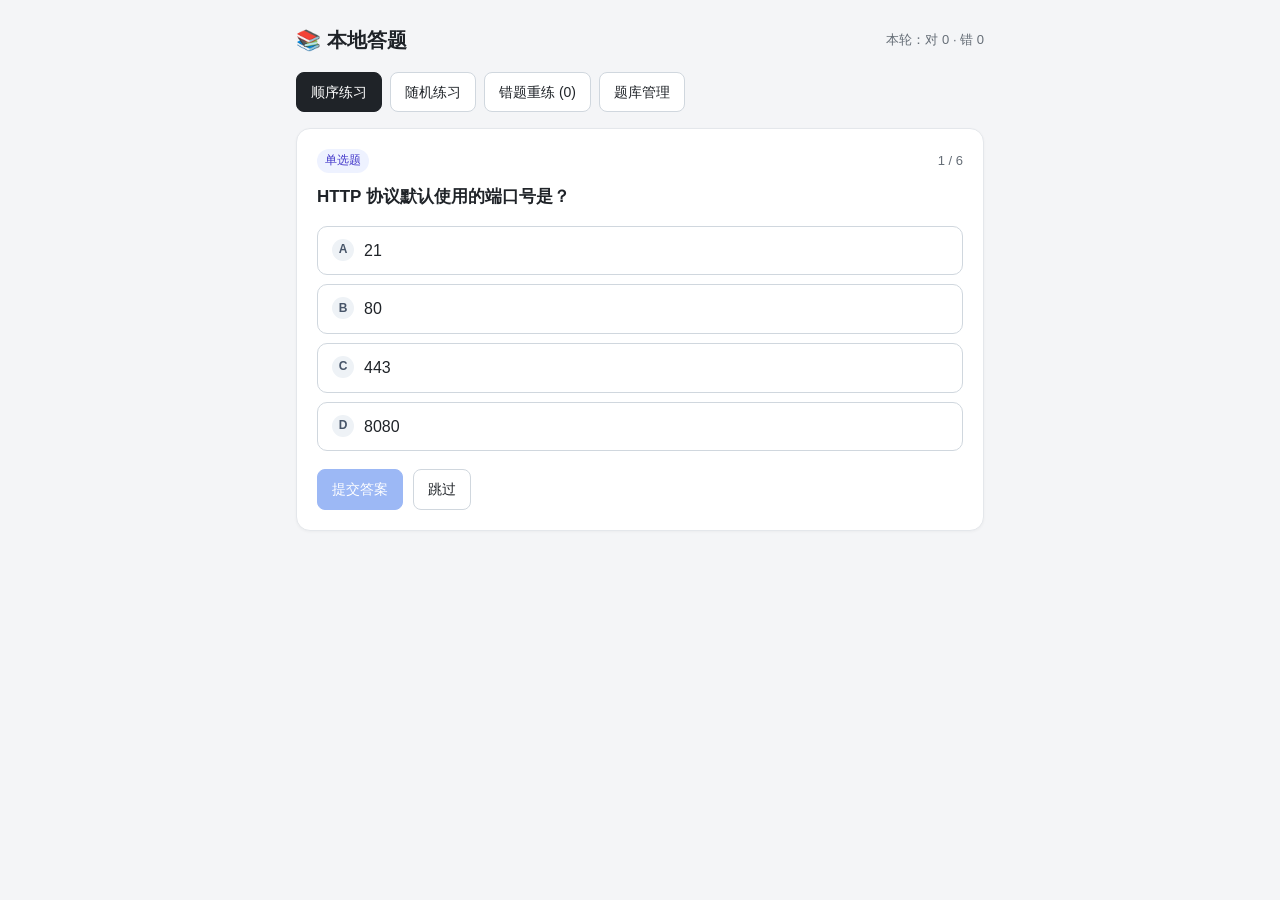
==== index.html @ cc384dc0 "Rename deepseek_html_20261014_4da493.html to index.html 重命名" ====
<!DOCTYPE html>
<html lang="zh-CN">
<head>
<meta charset="UTF-8">
<meta name="viewport" content="width=device-width,initial-scale=1">
<title>本地答题</title>
<style>
  *{box-sizing:border-box}
  body{margin:0;font-family:-apple-system,BlinkMacSystemFont,"Segoe UI","PingFang SC","Microsoft YaHei",sans-serif;
       background:#f4f5f7;color:#1f2328;line-height:1.6}
  .wrap{max-width:720px;margin:0 auto;padding:16px}
  header{display:flex;align-items:center;justify-content:space-between;gap:12px;padding:8px 0 16px}
  h1{font-size:20px;margin:0}
  .stats{font-size:13px;color:#656d76}
  .toolbar{display:flex;flex-wrap:wrap;gap:8px;margin-bottom:16px}
  button{font:inherit;font-size:14px;padding:8px 14px;border:1px solid #d0d7de;background:#fff;color:#1f2328;
         border-radius:8px;cursor:pointer;transition:.15s}
  button:hover{background:#f3f4f6}
  button:disabled{opacity:.45;cursor:not-allowed}
  button.primary{background:#2563eb;border-color:#2563eb;color:#fff}
  button.primary:hover:not(:disabled){background:#1d4ed8}
  button.active{background:#1f2328;border-color:#1f2328;color:#fff}
  #card{background:#fff;border:1px solid #e4e7eb;border-radius:14px;padding:20px;
        box-shadow:0 1px 3px rgba(0,0,0,.04);min-height:180px}
  .qmeta{display:flex;justify-content:space-between;align-items:center;font-size:13px;color:#656d76;margin-bottom:10px}
  .tag{background:#eef2ff;color:#4338ca;padding:2px 8px;border-radius:999px;font-size:12px}
  .question{font-size:17px;font-weight:600;margin-bottom:16px;white-space:pre-wrap}
  .option{display:flex;gap:10px;align-items:flex-start;padding:11px 14px;border:1px solid #d0d7de;
          border-radius:10px;margin-bottom:9px;cursor:pointer;transition:.15s;background:#fff}
  .option:hover{border-color:#94a3b8;background:#f8fafc}
  .option.selected{border-color:#2563eb;background:#eff6ff}
  .option.right{border-color:#16a34a;background:#f0fdf4}
  .option.wrong{border-color:#dc2626;background:#fef2f2}
  .option.locked{cursor:default}
  .option .label{flex:none;width:22px;height:22px;border-radius:50%;display:flex;align-items:center;
                 justify-content:center;background:#eef2f6;font-size:12px;font-weight:600;color:#475569;margin-top:1px}
  .option.selected .label{background:#2563eb;color:#fff}
  .option.right .label{background:#16a34a;color:#fff}
  .option.wrong .label{background:#dc2626;color:#fff}
  .explain{margin-top:14px;padding:12px 14px;background:#f8fafc;border-radius:10px;font-size:14px}
  .explain.hidden{display:none}
  .verdict.ok{color:#16a34a;font-weight:600}
  .verdict.no{color:#dc2626;font-weight:600}
  .ansline{color:#475569;margin-top:4px}
  .exptext{margin-top:6px;color:#475569;white-space:pre-wrap}
  .actions{display:flex;gap:10px;margin-top:18px}
  .empty,.done{text-align:center;color:#656d76;padding:28px 0}
  .done h2{margin:0 0 10px;color:#1f2328}
  .modal{position:fixed;inset:0;background:rgba(15,23,42,.5);display:none;align-items:center;
         justify-content:center;padding:16px;z-index:10}
  .modal.show{display:flex}
  .modal-box{background:#fff;border-radius:14px;padding:20px;width:100%;max-width:640px;max-height:88vh;overflow:auto}
  .modal-box h2{margin:0 0 6px;font-size:18px}
  .modal-box p{margin:0 0 12px;font-size:13px;color:#656d76}
  #fileInput{margin-bottom:10px;font-size:13px}
  textarea{width:100%;height:220px;font-family:ui-monospace,Menlo,Consolas,monospace;font-size:13px;
           padding:10px;border:1px solid #d0d7de;border-radius:10px;resize:vertical}
  .modal-actions{display:flex;flex-wrap:wrap;gap:8px;margin-top:12px}
  #bankMsg{margin-top:10px;font-size:13px}
  #bankMsg.err{color:#dc2626}
  #bankMsg.ok{color:#16a34a}
</style>
</head>
<body>

<div class="wrap">
  <header>
    <h1>📚 本地答题</h1>
    <div class="stats" id="stats"></div>
  </header>

  <div class="toolbar">
    <button data-mode="all">顺序练习</button>
    <button data-mode="random">随机练习</button>
    <button data-mode="wrong">错题重练 (<span id="wrongCount">0</span>)</button>
    <button id="btnBank">题库管理</button>
  </div>

  <main id="card"></main>
</div>

<div class="modal" id="modal">
  <div class="modal-box">
    <h2>题库管理</h2>
    <p>粘贴 JSON 数组，或选择 .json / .txt 文件导入。修改后点「保存题库」生效。</p>
    <input type="file" id="fileInput" accept=".json,.txt">
    <textarea id="bankText" spellcheck="false"></textarea>
    <div class="modal-actions">
      <button class="primary" id="btnSaveBank">保存题库</button>
      <button id="btnExport">导出题库</button>
      <button id="btnResetBank">恢复示例题库</button>
      <button id="btnClearWrong">清空错题本</button>
      <button id="btnCloseModal">关闭</button>
    </div>
    <div id="bankMsg"></div>
  </div>
</div>

<script>
(function () {
  'use strict';

  var LS_BANK = 'quiz.bank.v1';
  var LS_WRONG = 'quiz.wrong.v1';

  /* ============ 示例题库（可在「题库管理」里整段替换） ============ */
  var DEFAULT_BANK = [
    {
      id: 'demo1', type: 'single',
      question: 'HTTP 协议默认使用的端口号是？',
      options: ['21', '80', '443', '8080'],
      answer: 'B',
      explain: 'HTTP 默认端口 80，HTTPS 默认端口 443。'
    },
    {
      id: 'demo2', type: 'single',
      question: '下列哪种排序算法在最坏情况下的时间复杂度是 O(n log n)？',
      options: ['快速排序', '归并排序', '冒泡排序', '插入排序'],
      answer: ['B'],
      explain: '归并排序最坏和平均都是 O(n log n)；快排最坏会退化到 O(n²)。'
    },
    {
      id: 'demo3', type: 'multi',
      question: '以下哪些属于面向对象的三大特性？',
      options: ['封装', '继承', '多态', '重载'],
      answer: ['A', 'B', 'C'],
      explain: '三大特性是封装、继承、多态；重载只是多态的一种表现形式。'
    },
    {
      id: 'demo4', type: 'multi',
      question: '下列属于 HTTP 请求方法的有？',
      options: ['GET', 'POST', 'PUSH', 'DELETE'],
      answer: ['A', 'B', 'D'],
      explain: 'HTTP 常见方法：GET / POST / PUT / DELETE / HEAD / PATCH 等。'
    },
    {
      id: 'demo5', type: 'judge',
      question: 'TCP 是面向连接的可靠传输协议。',
      options: ['正确', '错误'],
      answer: '正确',
      explain: 'TCP 通过三次握手建立连接，并有确认、重传机制保证可靠性。'
    },
    {
      id: 'demo6', type: 'judge',
      question: 'JavaScript 中 let 声明的变量存在变量提升并可在声明前使用。',
      options: ['正确', '错误'],
      answer: '错误',
      explain: 'let 有暂时性死区，声明前访问会抛 ReferenceError。'
    }
  ];

  /* ============ 状态 ============ */
  var bank = [];
  var wrongIds = new Set();
  var queue = [];
  var idx = 0;
  var selected = [];
  var submitted = false;
  var finished = false;
  var stats = { right: 0, wrong: 0 };
  var mode = 'all';

  /* ============ 工具函数 ============ */
  function esc(s) {
    return String(s).replace(/[&<>"']/g, function (c) {
      return { '&': '&amp;', '<': '&lt;', '>': '&gt;', '"': '&quot;', "'": '&#39;' }[c];
    });
  }

  function shuffle(a) {
    for (var i = a.length - 1; i > 0; i--) {
      var j = Math.floor(Math.random() * (i + 1));
      var t = a[i]; a[i] = a[j]; a[j] = t;
    }
    return a;
  }

  function isCorrect(q, sel) {
    if (!sel.length || !q.answer.length) return false;
    var a = sel.slice().sort(function (x, y) { return x - y; }).join(',');
    var b = q.answer.slice().sort(function (x, y) { return x - y; }).join(',');
    return a === b;
  }

  /* 把各种写法的答案统一成下标数组 */
  function parseAnswer(ans, options) {
    var arr = Array.isArray(ans) ? ans : (ans === undefined || ans === null ? [] : [ans]);
    var out = [];
    arr.forEach(function (a) {
      if (typeof a === 'number') { if (a >= 0) out.push(a); return; }
      var s = String(a).trim();
      var byText = options.indexOf(s);
      if (byText >= 0) { out.push(byText); return; }
      if (/^[A-Za-z]{1,6}$/.test(s)) {
        s.toUpperCase().split('').forEach(function (c) {
          out.push(c.charCodeAt(0) - 65);
        });
        return;
      }
      if (['正确', '对', '√', '是', 'T', 'true'].indexOf(s) >= 0) { out.push(0); return; }
      if (['错误', '错', '×', '否', 'F', 'false'].indexOf(s) >= 0) { out.push(1); return; }
      var n = Number(s);
      if (!isNaN(n) && n >= 0) out.push(n);
    });
    // 去重
    return out.filter(function (v, i) { return out.indexOf(v) === i; });
  }

  /* 把任意题库数据标准化 */
  function normalizeBank(list) {
    var out = [];
    list.forEach(function (raw, i) {
      if (!raw || typeof raw !== 'object') return;
      var type = raw.type;
      var options = Array.isArray(raw.options) ? raw.options.map(String) : null;

      if (!options || !options.length) {
        if (!type || type === 'judge') { options = ['正确', '错误']; type = 'judge'; }
        else return;
      }
      if (!type) type = 'single';

      var question = raw.question || raw.title || raw.q || '';
      if (!question) return;

      var answer = parseAnswer(raw.answer, options);
      if (!answer.length) return;
      var bad = answer.some(function (a) { return a < 0 || a >= options.length; });
      if (bad) return;

      out.push({
        id: raw.id != null ? String(raw.id) : 'q' + (i + 1),
        type: type,
        question: String(question),
        options: options,
        answer: answer,
        explain: raw.explain || raw.analysis || raw.note || ''
      });
    });
    return out;
  }

  /* ============ 本地存储 ============ */
  function saveBank() {
    try { localStorage.setItem(LS_BANK, JSON.stringify(bank)); } catch (e) {}
  }
  function saveWrong() {
    try { localStorage.setItem(LS_WRONG, JSON.stringify(Array.from(wrongIds))); } catch (e) {}
  }

  function loadAll() {
    var raw = null;
    try { raw = JSON.parse(localStorage.getItem(LS_BANK)); } catch (e) {}
    if (!Array.isArray(raw) || !raw.length) raw = DEFAULT_BANK;
    bank = normalizeBank(raw);
    if (!bank.length) bank = normalizeBank(DEFAULT_BANK);
    saveBank();

    try {
      var w = JSON.parse(localStorage.getItem(LS_WRONG));
      wrongIds = new Set(Array.isArray(w) ? w.map(String) : []);
    } catch (e) {
      wrongIds = new Set();
    }
  }

  /* ============ 渲染 ============ */
  var card = document.getElementById('card');

  function updateHeader() {
    document.getElementById('stats').textContent =
      '本轮：对 ' + stats.right + ' · 错 ' + stats.wrong;
    document.getElementById('wrongCount').textContent =
      bank.filter(function (q) { return wrongIds.has(q.id); }).length;

    document.querySelectorAll('.toolbar button[data-mode]').forEach(function (b) {
      b.classList.toggle('active', b.dataset.mode === mode);
    });
  }

  function render() {
    updateHeader();

    if (finished) {
      card.innerHTML = '<div class="done"><h2>🎉 本轮完成</h2>' +
        '<p>共 ' + queue.length + ' 题，答对 ' + stats.right + ' 题，答错 ' + stats.wrong + ' 题。</p></div>';
      var btn = document.createElement('button');
      btn.className = 'primary';
      btn.textContent = '再来一轮';
      btn.onclick = function () { start(mode); };
      card.querySelector('.done').appendChild(btn);
      return;
    }

    if (!queue.length) {
      card.innerHTML = '<div class="empty">这里没有题目。<br>点「题库管理」导入题目，或换个练习模式试试。</div>';
      return;
    }

    var q = queue[idx];
    var typeName = { single: '单选题', multi: '多选题', judge: '判断题' }[q.type] || '题目';

    card.innerHTML =
      '<div class="qmeta">' +
        '<span class="tag">' + typeName + '</span>' +
        '<span class="progress">' + (idx + 1) + ' / ' + queue.length + '</span>' +
      '</div>' +
      '<div class="question">' + esc(q.question) + '</div>' +
      '<div class="options" id="options"></div>' +
      '<div class="explain hidden" id="explain"></div>' +
      '<div class="actions" id="actions"></div>';

    // 选项
    var optBox = document.getElementById('options');
    q.options.forEach(function (text, i) {
      var el = document.createElement('div');
      el.className = 'option';
      if (selected.indexOf(i) >= 0) el.classList.add('selected');

      if (submitted) {
        el.classList.add('locked');
        if (q.answer.indexOf(i) >= 0) el.classList.add('right');
        else if (selected.indexOf(i) >= 0) el.classList.add('wrong');
      }

      var label = document.createElement('span');
      label.className = 'label';
      label.textContent = String.fromCharCode(65 + i);
      var txt = document.createElement('span');
      txt.className = 'text';
      txt.textContent = text;

      el.appendChild(label);
      el.appendChild(txt);
      el.onclick = function () { onOptionClick(i); };
      optBox.appendChild(el);
    });

    // 解析
    if (submitted) {
      var ex = document.getElementById('explain');
      ex.classList.remove('hidden');
      var ok = isCorrect(q, selected);
      var ansText = q.type === 'judge'
        ? q.answer.map(function (i) { return q.options[i]; }).join('、')
        : q.answer.map(function (i) { return String.fromCharCode(65 + i); }).join('、');

      ex.innerHTML =
        '<div class="verdict ' + (ok ? 'ok' : 'no') + '">' + (ok ? '✅ 回答正确' : '❌ 回答错误') + '</div>' +
        '<div class="ansline">正确答案：' + esc(ansText) + '</div>' +
        (q.explain ? '<div class="exptext">' + esc(q.explain) + '</div>' : '');
    }

    // 按钮
    var actions = document.getElementById('actions');
    if (submitted) {
      var bn = document.createElement('button');
      bn.className = 'primary';
      bn.textContent = idx === queue.length - 1 ? '完成本轮' : '下一题';
      bn.onclick = nextQuestion;
      actions.appendChild(bn);
    } else {
      var bs = document.createElement('button');
      bs.className = 'primary';
      bs.textContent = '提交答案';
      bs.disabled = selected.length === 0;
      bs.onclick = submit;
      var bk = document.createElement('button');
      bk.textContent = '跳过';
      bk.onclick = nextQuestion;
      actions.appendChild(bs);
      actions.appendChild(bk);
    }
  }

  /* ============ 交互 ============ */
  function onOptionClick(i) {
    if (submitted) return;
    var q = queue[idx];
    if (q.type === 'multi') {
      var p = selected.indexOf(i);
      if (p >= 0) selected.splice(p, 1);
      else selected.push(i);
    } else {
      selected = [i];
    }
    render();
  }

  function submit() {
    if (submitted || !selected.length) return;
    var q = queue[idx];
    var ok = isCorrect(q, selected);

    submitted = true;
    if (ok) {
      stats.right++;
      wrongIds.delete(q.id);   // 答对就移出错题本
    } else {
      stats.wrong++;
      wrongIds.add(q.id);
    }
    saveWrong();
    render();
  }

  function nextQuestion() {
    if (idx < queue.length - 1) {
      idx++;
      selected = [];
      submitted = false;
      render();
    } else {
      finished = true;
      render();
    }
  }

  function start(m) {
    mode = m;
    finished = false;
    idx = 0;
    selected = [];
    submitted = false;
    stats = { right: 0, wrong: 0 };

    if (m === 'all') queue = bank.slice();
    else if (m === 'random') queue = shuffle(bank.slice());
    else if (m === 'wrong') {
      queue = bank.filter(function (q) { return wrongIds.has(q.id); });
    }
    render();
  }

  /* ============ 题库管理弹窗 ============ */
  var modal = document.getElementById('modal');
  var bankText = document.getElementById('bankText');
  var bankMsg = document.getElementById('bankMsg');

  function msg(text, isErr) {
    bankMsg.textContent = text;
    bankMsg.className = isErr ? 'err' : 'ok';
  }

  function openModal() {
    bankText.value = JSON.stringify(bank, null, 2);
    bankMsg.textContent = '';
    modal.classList.add('show');
  }

  document.getElementById('btnBank').onclick = openModal;
  document.getElementById('btnCloseModal').onclick = function () {
    modal.classList.remove('show');
  };
  modal.onclick = function (e) {
    if (e.target === modal) modal.classList.remove('show');
  };

  document.getElementById('fileInput').onchange = function (e) {
    var f = e.target.files[0];
    if (!f) return;
    var r = new FileReader();
    r.onload = function () {
      bankText.value = r.result;
      msg('文件已读取，点「保存题库」生效', false);
    };
    r.readAsText(f, 'utf-8');
  };

  document.getElementById('btnSaveBank').onclick = function () {
    var txt = bankText.value.trim();
    if (!txt) { msg('内容为空', true); return; }

    var data;
    try {
      data = JSON.parse(txt);
    } catch (err) {
      msg('JSON 解析失败：' + err.message, true);
      return;
    }
    if (!Array.isArray(data)) {
      if (data && Array.isArray(data.questions)) data = data.questions;
      else if (data && Array.isArray(data.data)) data = data.data;
    }
    if (!Array.isArray(data)) { msg('题库必须是一个 JSON 数组', true); return; }

    var nb = normalizeBank(data);
    if (!nb.length) { msg('没有解析出有效题目，请检查字段格式', true); return; }

    bank = nb;
    saveBank();
    msg('已导入 ' + nb.length + ' 道题 ✓', false);
    start('all');
  };

  document.getElementById('btnExport').onclick = function () {
    var blob = new Blob([JSON.stringify(bank, null, 2)], { type: 'application/json' });
    var a = document.createElement('a');
    a.href = URL.createObjectURL(blob);
    a.download = '题库.json';
    document.body.appendChild(a);
    a.click();
    document.body.removeChild(a);
    setTimeout(function () { URL.revokeObjectURL(a.href); }, 1000);
  };

  document.getElementById('btnResetBank').onclick = function () {
    bank = normalizeBank(DEFAULT_BANK);
    saveBank();
    bankText.value = JSON.stringify(bank, null, 2);
    msg('已恢复示例题库', false);
    start('all');
  };

  document.getElementById('btnClearWrong').onclick = function () {
    wrongIds = new Set();
    saveWrong();
    updateHeader();
    msg('错题本已清空', false);
  };

  /* ============ 启动 ============ */
  document.querySelectorAll('.toolbar button[data-mode]').forEach(function (b) {
    b.onclick = function () { start(b.dataset.mode); };
  });

  loadAll();
  start('all');
})();
</script>
</body>
</html>
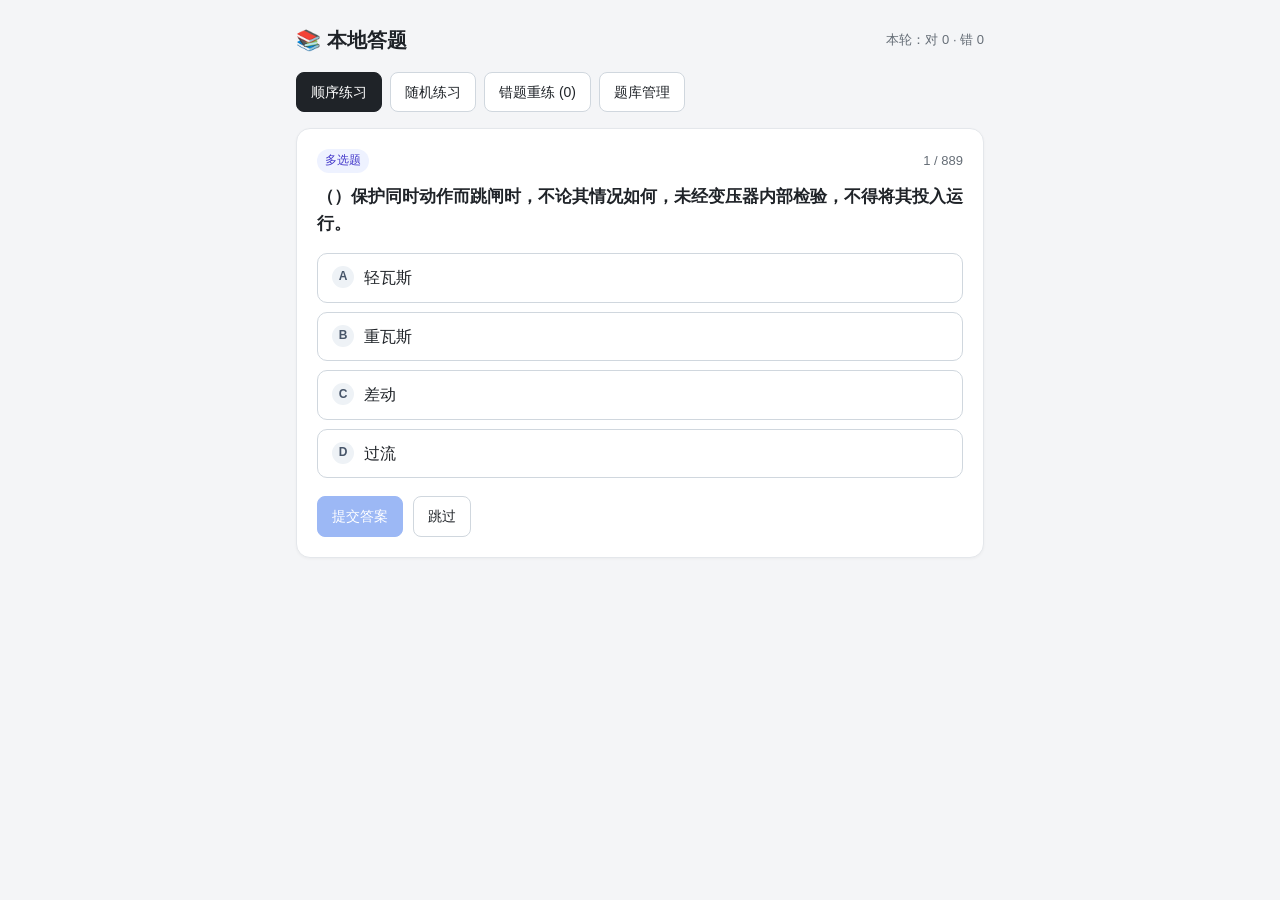
==== commit 7777c85a: "Update index.html" ====
--- a/index.html
+++ b/index.html
@@ -248,13 +248,28 @@
     try { localStorage.setItem(LS_WRONG, JSON.stringify(Array.from(wrongIds))); } catch (e) {}
   }
 
-  function loadAll() {
-    var raw = null;
-    try { raw = JSON.parse(localStorage.getItem(LS_BANK)); } catch (e) {}
-    if (!Array.isArray(raw) || !raw.length) raw = DEFAULT_BANK;
-    bank = normalizeBank(raw);
-    if (!bank.length) bank = normalizeBank(DEFAULT_BANK);
-    saveBank();
+  async function loadAll() {
+    var loaded = false;
+    try {
+      var resp = await fetch('./bank.json', { cache: 'no-cache' });
+      if (resp.ok) {
+        var data = await resp.json();
+        if (Array.isArray(data) && data.length) {
+          bank = normalizeBank(data);
+          saveBank();
+          loaded = true;
+        }
+      }
+    } catch (e) {}
+
+    if (!loaded) {
+      var raw = null;
+      try { raw = JSON.parse(localStorage.getItem(LS_BANK)); } catch (e) {}
+      if (!Array.isArray(raw) || !raw.length) raw = DEFAULT_BANK;
+      bank = normalizeBank(raw);
+      if (!bank.length) bank = normalizeBank(DEFAULT_BANK);
+      saveBank();
+    }
 
     try {
       var w = JSON.parse(localStorage.getItem(LS_WRONG));
@@ -524,8 +539,9 @@
     b.onclick = function () { start(b.dataset.mode); };
   });
 
-  loadAll();
-  start('all');
+  loadAll().then(function () {
+    start('all');
+  });
 })();
 </script>
 </body>
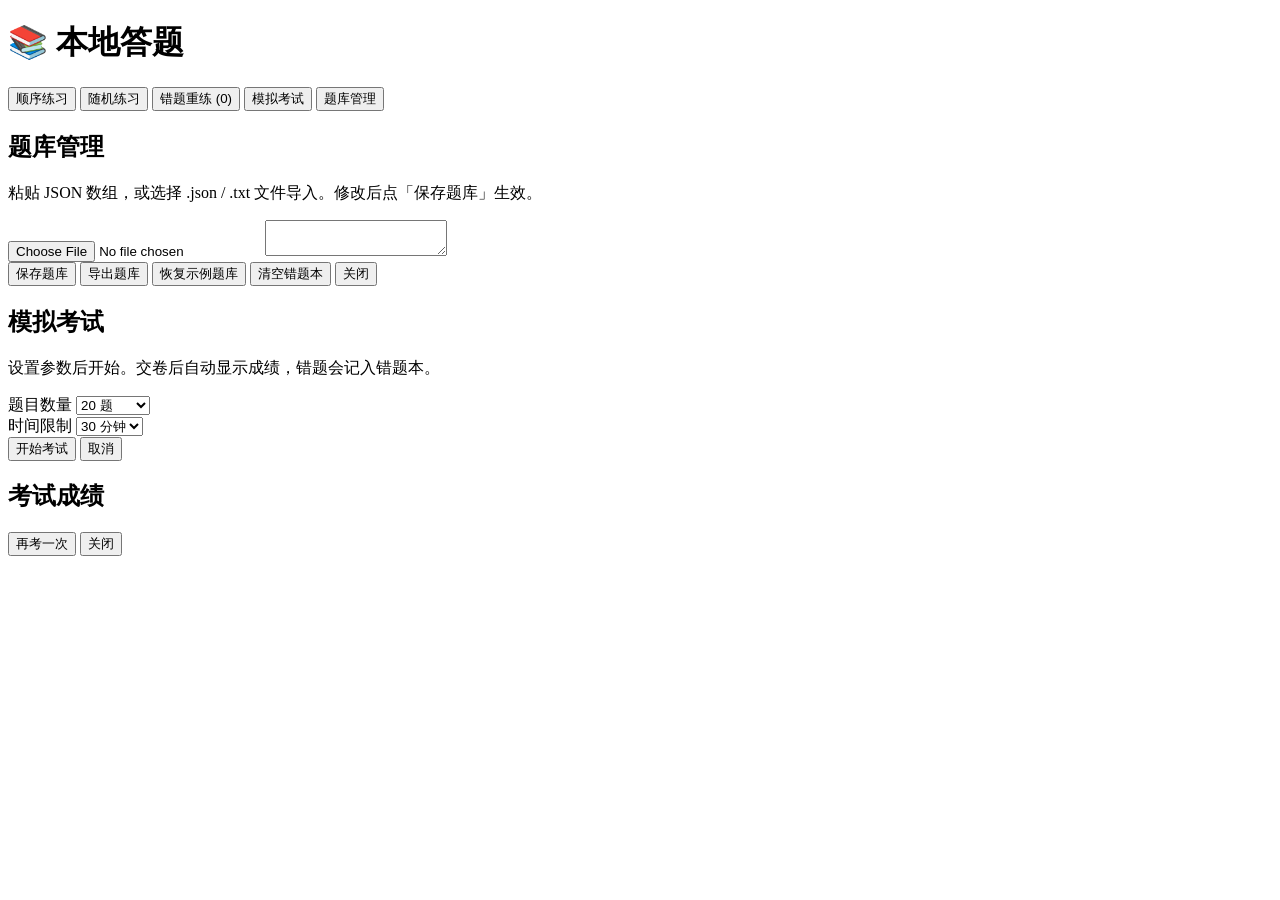
==== commit 5d4aece9: "Update index.html" ====
--- a/index.html
+++ b/index.html
@@ -3,63 +3,8 @@
 <head>
 <meta charset="UTF-8">
 <meta name="viewport" content="width=device-width,initial-scale=1">
-<title>本地答题</title>
-<style>
-  *{box-sizing:border-box}
-  body{margin:0;font-family:-apple-system,BlinkMacSystemFont,"Segoe UI","PingFang SC","Microsoft YaHei",sans-serif;
-       background:#f4f5f7;color:#1f2328;line-height:1.6}
-  .wrap{max-width:720px;margin:0 auto;padding:16px}
-  header{display:flex;align-items:center;justify-content:space-between;gap:12px;padding:8px 0 16px}
-  h1{font-size:20px;margin:0}
-  .stats{font-size:13px;color:#656d76}
-  .toolbar{display:flex;flex-wrap:wrap;gap:8px;margin-bottom:16px}
-  button{font:inherit;font-size:14px;padding:8px 14px;border:1px solid #d0d7de;background:#fff;color:#1f2328;
-         border-radius:8px;cursor:pointer;transition:.15s}
-  button:hover{background:#f3f4f6}
-  button:disabled{opacity:.45;cursor:not-allowed}
-  button.primary{background:#2563eb;border-color:#2563eb;color:#fff}
-  button.primary:hover:not(:disabled){background:#1d4ed8}
-  button.active{background:#1f2328;border-color:#1f2328;color:#fff}
-  #card{background:#fff;border:1px solid #e4e7eb;border-radius:14px;padding:20px;
-        box-shadow:0 1px 3px rgba(0,0,0,.04);min-height:180px}
-  .qmeta{display:flex;justify-content:space-between;align-items:center;font-size:13px;color:#656d76;margin-bottom:10px}
-  .tag{background:#eef2ff;color:#4338ca;padding:2px 8px;border-radius:999px;font-size:12px}
-  .question{font-size:17px;font-weight:600;margin-bottom:16px;white-space:pre-wrap}
-  .option{display:flex;gap:10px;align-items:flex-start;padding:11px 14px;border:1px solid #d0d7de;
-          border-radius:10px;margin-bottom:9px;cursor:pointer;transition:.15s;background:#fff}
-  .option:hover{border-color:#94a3b8;background:#f8fafc}
-  .option.selected{border-color:#2563eb;background:#eff6ff}
-  .option.right{border-color:#16a34a;background:#f0fdf4}
-  .option.wrong{border-color:#dc2626;background:#fef2f2}
-  .option.locked{cursor:default}
-  .option .label{flex:none;width:22px;height:22px;border-radius:50%;display:flex;align-items:center;
-                 justify-content:center;background:#eef2f6;font-size:12px;font-weight:600;color:#475569;margin-top:1px}
-  .option.selected .label{background:#2563eb;color:#fff}
-  .option.right .label{background:#16a34a;color:#fff}
-  .option.wrong .label{background:#dc2626;color:#fff}
-  .explain{margin-top:14px;padding:12px 14px;background:#f8fafc;border-radius:10px;font-size:14px}
-  .explain.hidden{display:none}
-  .verdict.ok{color:#16a34a;font-weight:600}
-  .verdict.no{color:#dc2626;font-weight:600}
-  .ansline{color:#475569;margin-top:4px}
-  .exptext{margin-top:6px;color:#475569;white-space:pre-wrap}
-  .actions{display:flex;gap:10px;margin-top:18px}
-  .empty,.done{text-align:center;color:#656d76;padding:28px 0}
-  .done h2{margin:0 0 10px;color:#1f2328}
-  .modal{position:fixed;inset:0;background:rgba(15,23,42,.5);display:none;align-items:center;
-         justify-content:center;padding:16px;z-index:10}
-  .modal.show{display:flex}
-  .modal-box{background:#fff;border-radius:14px;padding:20px;width:100%;max-width:640px;max-height:88vh;overflow:auto}
-  .modal-box h2{margin:0 0 6px;font-size:18px}
-  .modal-box p{margin:0 0 12px;font-size:13px;color:#656d76}
-  #fileInput{margin-bottom:10px;font-size:13px}
-  textarea{width:100%;height:220px;font-family:ui-monospace,Menlo,Consolas,monospace;font-size:13px;
-           padding:10px;border:1px solid #d0d7de;border-radius:10px;resize:vertical}
-  .modal-actions{display:flex;flex-wrap:wrap;gap:8px;margin-top:12px}
-  #bankMsg{margin-top:10px;font-size:13px}
-  #bankMsg.err{color:#dc2626}
-  #bankMsg.ok{color:#16a34a}
-</style>
+<title>答题</title>
+<link rel="stylesheet" href="style.css">
 </head>
 <body>
 
@@ -73,12 +18,14 @@
     <button data-mode="all">顺序练习</button>
     <button data-mode="random">随机练习</button>
     <button data-mode="wrong">错题重练 (<span id="wrongCount">0</span>)</button>
+    <button id="btnExam" class="primary">模拟考试</button>
     <button id="btnBank">题库管理</button>
   </div>
 
   <main id="card"></main>
 </div>
 
+<!-- 题库管理弹窗 -->
 <div class="modal" id="modal">
   <div class="modal-box">
     <h2>题库管理</h2>
@@ -96,453 +43,51 @@
   </div>
 </div>
 
-<script>
-(function () {
-  'use strict';
+<!-- 考试设置弹窗 -->
+<div class="modal" id="examSetupModal">
+  <div class="modal-box">
+    <h2>模拟考试</h2>
+    <p>设置参数后开始。交卷后自动显示成绩，错题会记入错题本。</p>
+    <div class="form-row">
+      <label>题目数量</label>
+      <select id="examCount">
+        <option value="10">10 题</option>
+        <option value="20" selected>20 题</option>
+        <option value="50">50 题</option>
+        <option value="100">100 题</option>
+        <option value="all">全部题目</option>
+      </select>
+    </div>
+    <div class="form-row">
+      <label>时间限制</label>
+      <select id="examTime">
+        <option value="15">15 分钟</option>
+        <option value="30" selected>30 分钟</option>
+        <option value="60">60 分钟</option>
+        <option value="90">90 分钟</option>
+        <option value="0">不限时</option>
+      </select>
+    </div>
+    <div class="modal-actions">
+      <button class="primary" id="btnStartExam">开始考试</button>
+      <button id="btnCloseExamSetup">取消</button>
+    </div>
+  </div>
+</div>
 
-  var LS_BANK = 'quiz.bank.v1';
-  var LS_WRONG = 'quiz.wrong.v1';
+<!-- 考试成绩弹窗 -->
+<div class="modal" id="examResultModal">
+  <div class="modal-box">
+    <h2>考试成绩</h2>
+    <div id="examResultBody"></div>
+    <div class="modal-actions">
+      <button class="primary" id="btnExamRetry">再考一次</button>
+      <button id="btnExamClose">关闭</button>
+    </div>
+  </div>
+</div>
 
-  /* ============ 示例题库（可在「题库管理」里整段替换） ============ */
-  var DEFAULT_BANK = [
-    {
-      id: 'demo1', type: 'single',
-      question: 'HTTP 协议默认使用的端口号是？',
-      options: ['21', '80', '443', '8080'],
-      answer: 'B',
-      explain: 'HTTP 默认端口 80，HTTPS 默认端口 443。'
-    },
-    {
-      id: 'demo2', type: 'single',
-      question: '下列哪种排序算法在最坏情况下的时间复杂度是 O(n log n)？',
-      options: ['快速排序', '归并排序', '冒泡排序', '插入排序'],
-      answer: ['B'],
-      explain: '归并排序最坏和平均都是 O(n log n)；快排最坏会退化到 O(n²)。'
-    },
-    {
-      id: 'demo3', type: 'multi',
-      question: '以下哪些属于面向对象的三大特性？',
-      options: ['封装', '继承', '多态', '重载'],
-      answer: ['A', 'B', 'C'],
-      explain: '三大特性是封装、继承、多态；重载只是多态的一种表现形式。'
-    },
-    {
-      id: 'demo4', type: 'multi',
-      question: '下列属于 HTTP 请求方法的有？',
-      options: ['GET', 'POST', 'PUSH', 'DELETE'],
-      answer: ['A', 'B', 'D'],
-      explain: 'HTTP 常见方法：GET / POST / PUT / DELETE / HEAD / PATCH 等。'
-    },
-    {
-      id: 'demo5', type: 'judge',
-      question: 'TCP 是面向连接的可靠传输协议。',
-      options: ['正确', '错误'],
-      answer: '正确',
-      explain: 'TCP 通过三次握手建立连接，并有确认、重传机制保证可靠性。'
-    },
-    {
-      id: 'demo6', type: 'judge',
-      question: 'JavaScript 中 let 声明的变量存在变量提升并可在声明前使用。',
-      options: ['正确', '错误'],
-      answer: '错误',
-      explain: 'let 有暂时性死区，声明前访问会抛 ReferenceError。'
-    }
-  ];
-
-  /* ============ 状态 ============ */
-  var bank = [];
-  var wrongIds = new Set();
-  var queue = [];
-  var idx = 0;
-  var selected = [];
-  var submitted = false;
-  var finished = false;
-  var stats = { right: 0, wrong: 0 };
-  var mode = 'all';
-
-  /* ============ 工具函数 ============ */
-  function esc(s) {
-    return String(s).replace(/[&<>"']/g, function (c) {
-      return { '&': '&amp;', '<': '&lt;', '>': '&gt;', '"': '&quot;', "'": '&#39;' }[c];
-    });
-  }
-
-  function shuffle(a) {
-    for (var i = a.length - 1; i > 0; i--) {
-      var j = Math.floor(Math.random() * (i + 1));
-      var t = a[i]; a[i] = a[j]; a[j] = t;
-    }
-    return a;
-  }
-
-  function isCorrect(q, sel) {
-    if (!sel.length || !q.answer.length) return false;
-    var a = sel.slice().sort(function (x, y) { return x - y; }).join(',');
-    var b = q.answer.slice().sort(function (x, y) { return x - y; }).join(',');
-    return a === b;
-  }
-
-  /* 把各种写法的答案统一成下标数组 */
-  function parseAnswer(ans, options) {
-    var arr = Array.isArray(ans) ? ans : (ans === undefined || ans === null ? [] : [ans]);
-    var out = [];
-    arr.forEach(function (a) {
-      if (typeof a === 'number') { if (a >= 0) out.push(a); return; }
-      var s = String(a).trim();
-      var byText = options.indexOf(s);
-      if (byText >= 0) { out.push(byText); return; }
-      if (/^[A-Za-z]{1,6}$/.test(s)) {
-        s.toUpperCase().split('').forEach(function (c) {
-          out.push(c.charCodeAt(0) - 65);
-        });
-        return;
-      }
-      if (['正确', '对', '√', '是', 'T', 'true'].indexOf(s) >= 0) { out.push(0); return; }
-      if (['错误', '错', '×', '否', 'F', 'false'].indexOf(s) >= 0) { out.push(1); return; }
-      var n = Number(s);
-      if (!isNaN(n) && n >= 0) out.push(n);
-    });
-    // 去重
-    return out.filter(function (v, i) { return out.indexOf(v) === i; });
-  }
-
-  /* 把任意题库数据标准化 */
-  function normalizeBank(list) {
-    var out = [];
-    list.forEach(function (raw, i) {
-      if (!raw || typeof raw !== 'object') return;
-      var type = raw.type;
-      var options = Array.isArray(raw.options) ? raw.options.map(String) : null;
-
-      if (!options || !options.length) {
-        if (!type || type === 'judge') { options = ['正确', '错误']; type = 'judge'; }
-        else return;
-      }
-      if (!type) type = 'single';
-
-      var question = raw.question || raw.title || raw.q || '';
-      if (!question) return;
-
-      var answer = parseAnswer(raw.answer, options);
-      if (!answer.length) return;
-      var bad = answer.some(function (a) { return a < 0 || a >= options.length; });
-      if (bad) return;
-
-      out.push({
-        id: raw.id != null ? String(raw.id) : 'q' + (i + 1),
-        type: type,
-        question: String(question),
-        options: options,
-        answer: answer,
-        explain: raw.explain || raw.analysis || raw.note || ''
-      });
-    });
-    return out;
-  }
-
-  /* ============ 本地存储 ============ */
-  function saveBank() {
-    try { localStorage.setItem(LS_BANK, JSON.stringify(bank)); } catch (e) {}
-  }
-  function saveWrong() {
-    try { localStorage.setItem(LS_WRONG, JSON.stringify(Array.from(wrongIds))); } catch (e) {}
-  }
-
-  async function loadAll() {
-    var loaded = false;
-    try {
-      var resp = await fetch('./bank.json', { cache: 'no-cache' });
-      if (resp.ok) {
-        var data = await resp.json();
-        if (Array.isArray(data) && data.length) {
-          bank = normalizeBank(data);
-          saveBank();
-          loaded = true;
-        }
-      }
-    } catch (e) {}
-
-    if (!loaded) {
-      var raw = null;
-      try { raw = JSON.parse(localStorage.getItem(LS_BANK)); } catch (e) {}
-      if (!Array.isArray(raw) || !raw.length) raw = DEFAULT_BANK;
-      bank = normalizeBank(raw);
-      if (!bank.length) bank = normalizeBank(DEFAULT_BANK);
-      saveBank();
-    }
-
-    try {
-      var w = JSON.parse(localStorage.getItem(LS_WRONG));
-      wrongIds = new Set(Array.isArray(w) ? w.map(String) : []);
-    } catch (e) {
-      wrongIds = new Set();
-    }
-  }
-
-  /* ============ 渲染 ============ */
-  var card = document.getElementById('card');
-
-  function updateHeader() {
-    document.getElementById('stats').textContent =
-      '本轮：对 ' + stats.right + ' · 错 ' + stats.wrong;
-    document.getElementById('wrongCount').textContent =
-      bank.filter(function (q) { return wrongIds.has(q.id); }).length;
-
-    document.querySelectorAll('.toolbar button[data-mode]').forEach(function (b) {
-      b.classList.toggle('active', b.dataset.mode === mode);
-    });
-  }
-
-  function render() {
-    updateHeader();
-
-    if (finished) {
-      card.innerHTML = '<div class="done"><h2>🎉 本轮完成</h2>' +
-        '<p>共 ' + queue.length + ' 题，答对 ' + stats.right + ' 题，答错 ' + stats.wrong + ' 题。</p></div>';
-      var btn = document.createElement('button');
-      btn.className = 'primary';
-      btn.textContent = '再来一轮';
-      btn.onclick = function () { start(mode); };
-      card.querySelector('.done').appendChild(btn);
-      return;
-    }
-
-    if (!queue.length) {
-      card.innerHTML = '<div class="empty">这里没有题目。<br>点「题库管理」导入题目，或换个练习模式试试。</div>';
-      return;
-    }
-
-    var q = queue[idx];
-    var typeName = { single: '单选题', multi: '多选题', judge: '判断题' }[q.type] || '题目';
-
-    card.innerHTML =
-      '<div class="qmeta">' +
-        '<span class="tag">' + typeName + '</span>' +
-        '<span class="progress">' + (idx + 1) + ' / ' + queue.length + '</span>' +
-      '</div>' +
-      '<div class="question">' + esc(q.question) + '</div>' +
-      '<div class="options" id="options"></div>' +
-      '<div class="explain hidden" id="explain"></div>' +
-      '<div class="actions" id="actions"></div>';
-
-    // 选项
-    var optBox = document.getElementById('options');
-    q.options.forEach(function (text, i) {
-      var el = document.createElement('div');
-      el.className = 'option';
-      if (selected.indexOf(i) >= 0) el.classList.add('selected');
-
-      if (submitted) {
-        el.classList.add('locked');
-        if (q.answer.indexOf(i) >= 0) el.classList.add('right');
-        else if (selected.indexOf(i) >= 0) el.classList.add('wrong');
-      }
-
-      var label = document.createElement('span');
-      label.className = 'label';
-      label.textContent = String.fromCharCode(65 + i);
-      var txt = document.createElement('span');
-      txt.className = 'text';
-      txt.textContent = text;
-
-      el.appendChild(label);
-      el.appendChild(txt);
-      el.onclick = function () { onOptionClick(i); };
-      optBox.appendChild(el);
-    });
-
-    // 解析
-    if (submitted) {
-      var ex = document.getElementById('explain');
-      ex.classList.remove('hidden');
-      var ok = isCorrect(q, selected);
-      var ansText = q.type === 'judge'
-        ? q.answer.map(function (i) { return q.options[i]; }).join('、')
-        : q.answer.map(function (i) { return String.fromCharCode(65 + i); }).join('、');
-
-      ex.innerHTML =
-        '<div class="verdict ' + (ok ? 'ok' : 'no') + '">' + (ok ? '✅ 回答正确' : '❌ 回答错误') + '</div>' +
-        '<div class="ansline">正确答案：' + esc(ansText) + '</div>' +
-        (q.explain ? '<div class="exptext">' + esc(q.explain) + '</div>' : '');
-    }
-
-    // 按钮
-    var actions = document.getElementById('actions');
-    if (submitted) {
-      var bn = document.createElement('button');
-      bn.className = 'primary';
-      bn.textContent = idx === queue.length - 1 ? '完成本轮' : '下一题';
-      bn.onclick = nextQuestion;
-      actions.appendChild(bn);
-    } else {
-      var bs = document.createElement('button');
-      bs.className = 'primary';
-      bs.textContent = '提交答案';
-      bs.disabled = selected.length === 0;
-      bs.onclick = submit;
-      var bk = document.createElement('button');
-      bk.textContent = '跳过';
-      bk.onclick = nextQuestion;
-      actions.appendChild(bs);
-      actions.appendChild(bk);
-    }
-  }
-
-  /* ============ 交互 ============ */
-  function onOptionClick(i) {
-    if (submitted) return;
-    var q = queue[idx];
-    if (q.type === 'multi') {
-      var p = selected.indexOf(i);
-      if (p >= 0) selected.splice(p, 1);
-      else selected.push(i);
-    } else {
-      selected = [i];
-    }
-    render();
-  }
-
-  function submit() {
-    if (submitted || !selected.length) return;
-    var q = queue[idx];
-    var ok = isCorrect(q, selected);
-
-    submitted = true;
-    if (ok) {
-      stats.right++;
-      wrongIds.delete(q.id);   // 答对就移出错题本
-    } else {
-      stats.wrong++;
-      wrongIds.add(q.id);
-    }
-    saveWrong();
-    render();
-  }
-
-  function nextQuestion() {
-    if (idx < queue.length - 1) {
-      idx++;
-      selected = [];
-      submitted = false;
-      render();
-    } else {
-      finished = true;
-      render();
-    }
-  }
-
-  function start(m) {
-    mode = m;
-    finished = false;
-    idx = 0;
-    selected = [];
-    submitted = false;
-    stats = { right: 0, wrong: 0 };
-
-    if (m === 'all') queue = bank.slice();
-    else if (m === 'random') queue = shuffle(bank.slice());
-    else if (m === 'wrong') {
-      queue = bank.filter(function (q) { return wrongIds.has(q.id); });
-    }
-    render();
-  }
-
-  /* ============ 题库管理弹窗 ============ */
-  var modal = document.getElementById('modal');
-  var bankText = document.getElementById('bankText');
-  var bankMsg = document.getElementById('bankMsg');
-
-  function msg(text, isErr) {
-    bankMsg.textContent = text;
-    bankMsg.className = isErr ? 'err' : 'ok';
-  }
-
-  function openModal() {
-    bankText.value = JSON.stringify(bank, null, 2);
-    bankMsg.textContent = '';
-    modal.classList.add('show');
-  }
-
-  document.getElementById('btnBank').onclick = openModal;
-  document.getElementById('btnCloseModal').onclick = function () {
-    modal.classList.remove('show');
-  };
-  modal.onclick = function (e) {
-    if (e.target === modal) modal.classList.remove('show');
-  };
-
-  document.getElementById('fileInput').onchange = function (e) {
-    var f = e.target.files[0];
-    if (!f) return;
-    var r = new FileReader();
-    r.onload = function () {
-      bankText.value = r.result;
-      msg('文件已读取，点「保存题库」生效', false);
-    };
-    r.readAsText(f, 'utf-8');
-  };
-
-  document.getElementById('btnSaveBank').onclick = function () {
-    var txt = bankText.value.trim();
-    if (!txt) { msg('内容为空', true); return; }
-
-    var data;
-    try {
-      data = JSON.parse(txt);
-    } catch (err) {
-      msg('JSON 解析失败：' + err.message, true);
-      return;
-    }
-    if (!Array.isArray(data)) {
-      if (data && Array.isArray(data.questions)) data = data.questions;
-      else if (data && Array.isArray(data.data)) data = data.data;
-    }
-    if (!Array.isArray(data)) { msg('题库必须是一个 JSON 数组', true); return; }
-
-    var nb = normalizeBank(data);
-    if (!nb.length) { msg('没有解析出有效题目，请检查字段格式', true); return; }
-
-    bank = nb;
-    saveBank();
-    msg('已导入 ' + nb.length + ' 道题 ✓', false);
-    start('all');
-  };
-
-  document.getElementById('btnExport').onclick = function () {
-    var blob = new Blob([JSON.stringify(bank, null, 2)], { type: 'application/json' });
-    var a = document.createElement('a');
-    a.href = URL.createObjectURL(blob);
-    a.download = '题库.json';
-    document.body.appendChild(a);
-    a.click();
-    document.body.removeChild(a);
-    setTimeout(function () { URL.revokeObjectURL(a.href); }, 1000);
-  };
-
-  document.getElementById('btnResetBank').onclick = function () {
-    bank = normalizeBank(DEFAULT_BANK);
-    saveBank();
-    bankText.value = JSON.stringify(bank, null, 2);
-    msg('已恢复示例题库', false);
-    start('all');
-  };
-
-  document.getElementById('btnClearWrong').onclick = function () {
-    wrongIds = new Set();
-    saveWrong();
-    updateHeader();
-    msg('错题本已清空', false);
-  };
-
-  /* ============ 启动 ============ */
-  document.querySelectorAll('.toolbar button[data-mode]').forEach(function (b) {
-    b.onclick = function () { start(b.dataset.mode); };
-  });
-
-  loadAll().then(function () {
-    start('all');
-  });
-})();
-</script>
+<script src="app.js"></script>
+<script src="exam.js"></script>
 </body>
 </html>
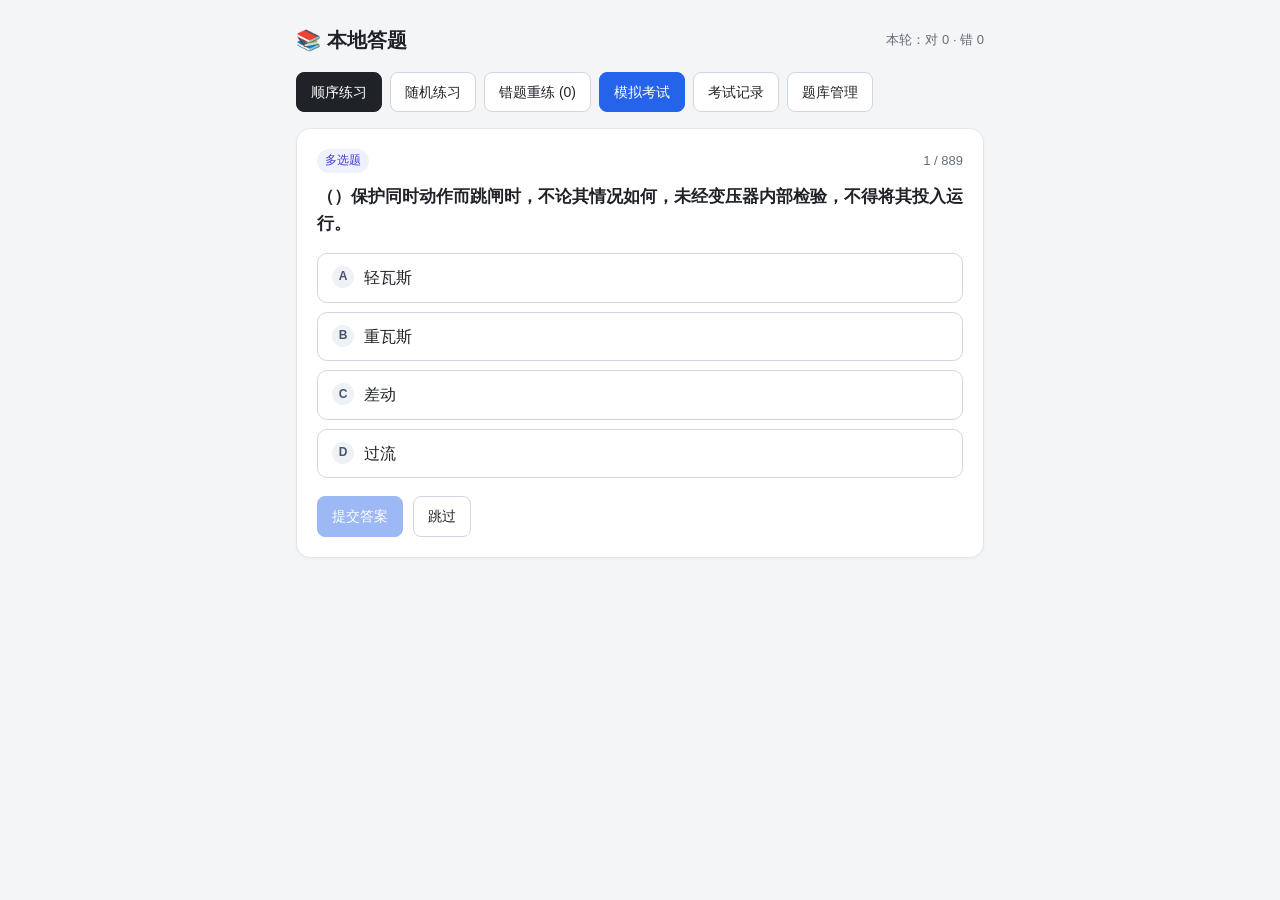
==== commit 44733e9d: "Update index.html" ====
--- a/index.html
+++ b/index.html
@@ -18,7 +18,7 @@
     <button data-mode="all">顺序练习</button>
     <button data-mode="random">随机练习</button>
     <button data-mode="wrong">错题重练 (<span id="wrongCount">0</span>)</button>
-    <button id="btnExam" class="primary">模拟考试</button>
+    <button id="btnExam" class="primary">模拟考试</button>    <button id="btnExamHistory">考试记录</button>
     <button id="btnBank">题库管理</button>
   </div>
 
--- a/style.css
+++ b/style.css
@@ -0,0 +1,84 @@
+*{box-sizing:border-box}
+body{margin:0;font-family:-apple-system,BlinkMacSystemFont,"Segoe UI","PingFang SC","Microsoft YaHei",sans-serif;
+     background:#f4f5f7;color:#1f2328;line-height:1.6}
+.wrap{max-width:720px;margin:0 auto;padding:16px}
+header{display:flex;align-items:center;justify-content:space-between;gap:12px;padding:8px 0 16px}
+h1{font-size:20px;margin:0}
+.stats{font-size:13px;color:#656d76}
+.toolbar{display:flex;flex-wrap:wrap;gap:8px;margin-bottom:16px}
+button{font:inherit;font-size:14px;padding:8px 14px;border:1px solid #d0d7de;background:#fff;color:#1f2328;
+       border-radius:8px;cursor:pointer;transition:.15s}
+button:hover{background:#f3f4f6}
+button:disabled{opacity:.45;cursor:not-allowed}
+button.primary{background:#2563eb;border-color:#2563eb;color:#fff}
+button.primary:hover:not(:disabled){background:#1d4ed8}
+button.active{background:#1f2328;border-color:#1f2328;color:#fff}
+#card{background:#fff;border:1px solid #e4e7eb;border-radius:14px;padding:20px;
+      box-shadow:0 1px 3px rgba(0,0,0,.04);min-height:180px}
+.qmeta{display:flex;justify-content:space-between;align-items:center;font-size:13px;color:#656d76;margin-bottom:10px}
+.tag{background:#eef2ff;color:#4338ca;padding:2px 8px;border-radius:999px;font-size:12px}
+.tag.exam{background:#fef3c7;color:#92400e}
+.question{font-size:17px;font-weight:600;margin-bottom:16px;white-space:pre-wrap}
+.option{display:flex;gap:10px;align-items:flex-start;padding:11px 14px;border:1px solid #d0d7de;
+        border-radius:10px;margin-bottom:9px;cursor:pointer;transition:.15s;background:#fff}
+.option:hover{border-color:#94a3b8;background:#f8fafc}
+.option.selected{border-color:#2563eb;background:#eff6ff}
+.option.right{border-color:#16a34a;background:#f0fdf4}
+.option.wrong{border-color:#dc2626;background:#fef2f2}
+.option.locked{cursor:default}
+.option .label{flex:none;width:22px;height:22px;border-radius:50%;display:flex;align-items:center;
+               justify-content:center;background:#eef2f6;font-size:12px;font-weight:600;color:#475569;margin-top:1px}
+.option.selected .label{background:#2563eb;color:#fff}
+.option.right .label{background:#16a34a;color:#fff}
+.option.wrong .label{background:#dc2626;color:#fff}
+.explain{margin-top:14px;padding:12px 14px;background:#f8fafc;border-radius:10px;font-size:14px}
+.explain.hidden{display:none}
+.verdict.ok{color:#16a34a;font-weight:600}
+.verdict.no{color:#dc2626;font-weight:600}
+.ansline{color:#475569;margin-top:4px}
+.exptext{margin-top:6px;color:#475569;white-space:pre-wrap}
+.actions{display:flex;gap:10px;margin-top:18px;flex-wrap:wrap}
+.empty,.done{text-align:center;color:#656d76;padding:28px 0}
+.done h2{margin:0 0 10px;color:#1f2328}
+
+/* 弹窗 */
+.modal{position:fixed;inset:0;background:rgba(15,23,42,.5);display:none;align-items:center;
+       justify-content:center;padding:16px;z-index:10}
+.modal.show{display:flex}
+.modal-box{background:#fff;border-radius:14px;padding:20px;width:100%;max-width:640px;max-height:88vh;overflow:auto}
+.modal-box h2{margin:0 0 6px;font-size:18px}
+.modal-box p{margin:0 0 12px;font-size:13px;color:#656d76}
+.modal-actions{display:flex;flex-wrap:wrap;gap:8px;margin-top:12px}
+#fileInput{margin-bottom:10px;font-size:13px}
+textarea{width:100%;height:220px;font-family:ui-monospace,Menlo,Consolas,monospace;font-size:13px;
+         padding:10px;border:1px solid #d0d7de;border-radius:10px;resize:vertical}
+#bankMsg{margin-top:10px;font-size:13px}
+#bankMsg.err{color:#dc2626}
+#bankMsg.ok{color:#16a34a}
+
+/* 考试 */
+.form-row{display:flex;align-items:center;gap:10px;margin:12px 0;font-size:14px}
+.form-row label{min-width:80px;color:#475569}
+.form-row select{flex:1;padding:8px 12px;font-size:14px;border:1px solid #d0d7de;border-radius:8px;background:#fff}
+.exam-header{display:flex;justify-content:space-between;align-items:center;gap:12px;padding:8px 0;
+             margin-bottom:12px;border-bottom:1px solid #e4e7eb;flex-wrap:wrap}
+.exam-progress{font-size:13px;color:#656d76}
+.exam-timer{font-family:ui-monospace,Menlo,Consolas,monospace;font-size:15px;font-weight:600;color:#2563eb}
+.exam-timer.warning{color:#dc2626}
+.exam-nav-btn{padding:6px 12px;font-size:13px}
+.nav-grid{display:grid;grid-template-columns:repeat(auto-fill,minmax(44px,1fr));gap:6px;margin-top:10px}
+.nav-item{padding:8px 0;text-align:center;border:1px solid #d0d7de;border-radius:6px;font-size:13px;
+          cursor:pointer;background:#fff;transition:.15s;user-select:none}
+.nav-item:hover{border-color:#94a3b8}
+.nav-item.answered{background:#eff6ff;border-color:#2563eb;color:#2563eb}
+.nav-item.current{background:#1f2328;border-color:#1f2328;color:#fff}
+.result-score{font-size:40px;font-weight:700;text-align:center;margin:16px 0}
+.result-score.pass{color:#16a34a}
+.result-score.fail{color:#dc2626}
+.result-detail{text-align:center;color:#475569;font-size:14px;margin-bottom:16px}
+.result-wrong-list{margin-top:12px}
+.result-wrong-list h3{font-size:15px;margin:16px 0 8px}
+.result-wrong-item{padding:10px 12px;border:1px solid #e4e7eb;border-radius:8px;margin-bottom:8px;font-size:13px}
+.result-wrong-item .q{font-weight:600;margin-bottom:4px}
+.result-wrong-item .a{color:#16a34a}
+.result-wrong-item .y{color:#dc2626}
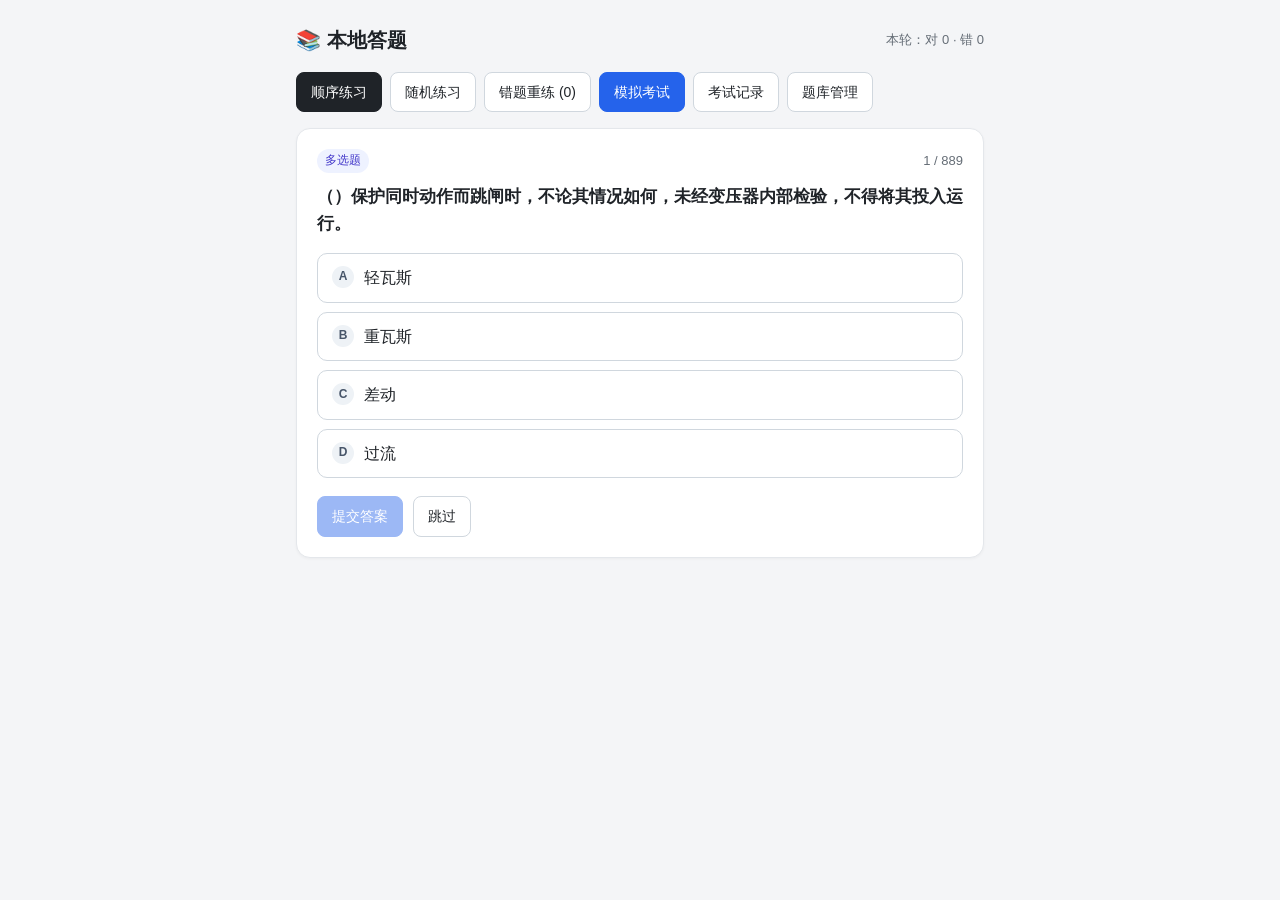
==== commit 09b14489: "Update index.html" ====
--- a/index.html
+++ b/index.html
@@ -60,6 +60,13 @@
     </div>
     <div class="form-row">
       <label>时间限制</label>
+      <div class="form-row">
+      <label>选项顺序</label>
+      <label style="display:flex;align-items:center;gap:6px;color:#1f2328">
+        <input type="checkbox" id="examRandom" checked> 随机打乱选项顺序
+      </label>
+      </div>
+      
       <select id="examTime">
         <option value="15">15 分钟</option>
         <option value="30" selected>30 分钟</option>
@@ -77,6 +84,17 @@
 
 <!-- 考试成绩弹窗 -->
 <div class="modal" id="examResultModal">
+  <!-- 考试历史记录弹窗 -->
+<div class="modal" id="examHistoryModal">
+  <div class="modal-box">
+    <h2>考试记录</h2>
+    <p>最多保留最近 50 次考试记录。</p>
+    <div id="examHistoryBody"></div>
+    <div class="modal-actions">
+      <button id="btnCloseHistory">关闭</button>
+    </div>
+  </div>
+</div>
   <div class="modal-box">
     <h2>考试成绩</h2>
     <div id="examResultBody"></div>
